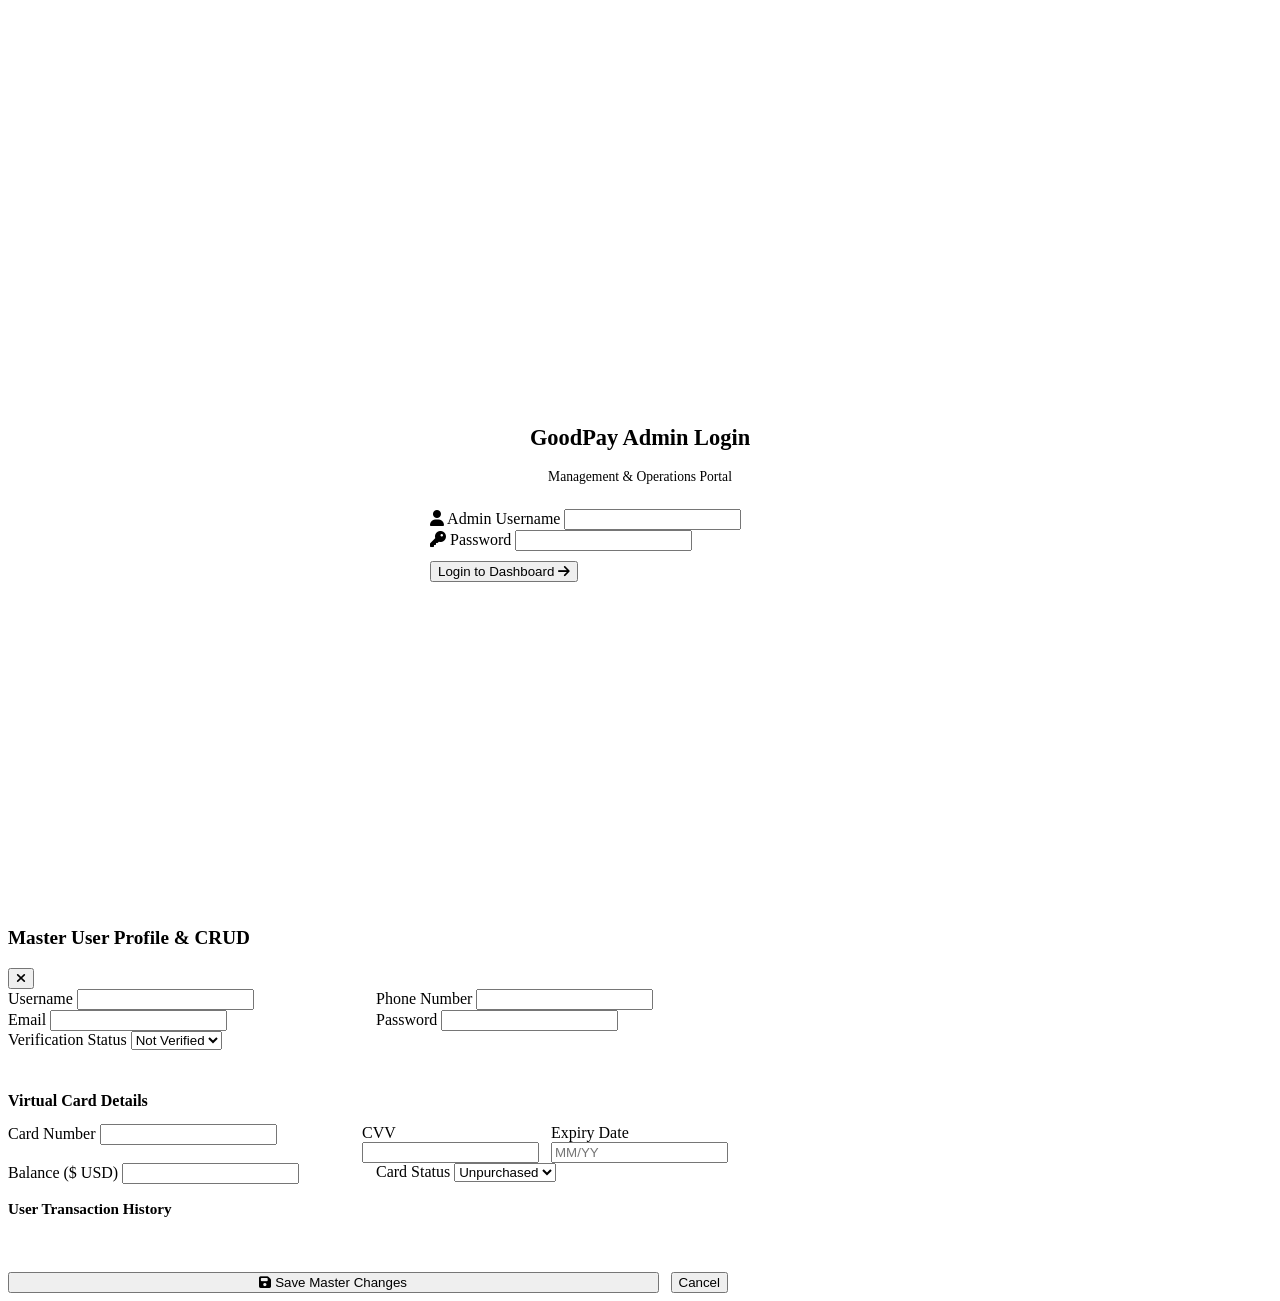
==== admin.html @ 235214ea "Add files via upload" ====
<!DOCTYPE html>
<html lang="en" data-theme="light">
<head>
  <meta charset="UTF-8">
  <meta name="viewport" content="width=device-width, initial-scale=1.0">
  <title>GoodPay Admin Panel v2.0.0.1</title>
  
  <!-- FontAwesome 6 CDN -->
  <link rel="stylesheet" href="https://cdnjs.cloudflare.com/ajax/libs/font-awesome/6.4.0/css/all.min.css">
  <!-- Google Fonts: Baloo Da 2 & Outfit -->
  <link href="https://fonts.googleapis.com/css2?family=Baloo+Da+2:wght@400;500;600;700;800&family=Outfit:wght@300;400;500;600;700;800&display=swap" rel="stylesheet">
  <!-- Custom CSS -->
  <link rel="stylesheet" href="assets/css/style.css?v=2.4.4">
</head>
<body class="admin-body">

  <!-- Admin Login Screen (Shown when logged out) -->
  <div id="adminAuthScreen" style="width: 100%; display: flex; align-items: center; justify-content: center; min-height: 100vh;">
    <div style="background: var(--bg-surface); border: 1px solid var(--border-color); border-radius: var(--radius-lg); padding: 40px; width: 100%; max-width: 420px; box-shadow: var(--shadow-lg);">
      <div style="text-align: center; margin-bottom: 24px;">
        <div style="width: 60px; height: 60px; background: var(--primary); color: #fff; border-radius: 16px; display: inline-flex; align-items: center; justify-content: center; font-size: 1.8rem; margin-bottom: 12px;">
          <i class="fa-solid fa-shield-cat"></i>
        </div>
        <h2 style="font-size: 1.4rem; font-weight: 800;">GoodPay Admin Login</h2>
        <p style="font-size: 0.85rem; color: var(--text-muted); margin-top: 4px;">Management & Operations Portal</p>
      </div>

      <form id="adminLoginForm">
        <div class="form-group">
          <label class="form-label"><i class="fa-solid fa-user"></i> Admin Username</label>
          <input type="text" id="adminUsernameInput" class="form-control" required>
        </div>
        <div class="form-group">
          <label class="form-label"><i class="fa-solid fa-key"></i> Password</label>
          <input type="password" id="adminPasswordInput" class="form-control" required>
        </div>
        <button type="submit" class="btn-primary" style="margin-top: 10px;">
          <span>Login to Dashboard</span>
          <i class="fa-solid fa-arrow-right"></i>
        </button>
      </form>
    </div>
  </div>

  <!-- Admin Dashboard Layout (Shown when logged in) -->
  <div id="adminDashboardLayout" style="display: none; width: 100%;">
    
    <!-- Left Collapsible Sidebar -->
    <aside id="adminSidebar" class="admin-sidebar">
      <div id="sidebarToggleBtn" class="sidebar-header" title="Click logo to collapse/expand menu">
        <div class="sidebar-logo">GP</div>
        <div>
          <div class="brand-name" style="font-weight: 800; font-size: 1.15rem; color: var(--text-main);">GoodPay Admin</div>
          <div class="brand-name" style="font-size: 0.7rem; color: var(--text-muted);">Version 2.0.0.1</div>
        </div>
      </div>

      <nav class="sidebar-menu">
        <button class="sidebar-btn active" data-admin-tab="adminUsersTab">
          <i class="fa-solid fa-users"></i>
          <span class="sidebar-text">Users</span>
        </button>
        <button class="sidebar-btn" data-admin-tab="adminRequestsTab">
          <i class="fa-solid fa-bell"></i>
          <span class="sidebar-text">Recharge Requests</span>
          <span id="requestsCountBadge" style="margin-left: auto; background: var(--danger); color: #fff; font-size: 0.7rem; padding: 2px 8px; border-radius: 10px; display: none;">0</span>
        </button>
        <button class="sidebar-btn" data-admin-tab="adminMfsTab">
          <i class="fa-solid fa-sliders"></i>
          <span class="sidebar-text">MFS Settings</span>
        </button>
        <button class="sidebar-btn" data-admin-tab="adminSettingsTab">
          <i class="fa-solid fa-gear"></i>
          <span class="sidebar-text">Settings</span>
        </button>
      </nav>

      <div style="padding: 16px; border-top: 1px solid var(--border-color);">
        <button id="adminLogoutBtn" onclick="adminLogout()" class="sidebar-btn" style="color: var(--danger);">
          <i class="fa-solid fa-right-from-bracket"></i>
          <span class="sidebar-text">Logout</span>
        </button>
      </div>
    </aside>

    <!-- Main Workspace -->
    <main class="admin-main">
      
      <!-- Admin Topbar -->
      <header class="admin-topbar">
        <div>
          <h2 id="pageTitle" style="font-size: 1.5rem; font-weight: 800;">Registered Users</h2>
          <p style="font-size: 0.85rem; color: var(--text-muted);">Manage platform users and virtual card accounts</p>
        </div>

        <div style="display: flex; align-items: center; gap: 14px; flex-wrap: wrap;">
          <div id="dbStatusBadge" style="display: flex; align-items: center; gap: 8px; background: rgba(255, 193, 7, 0.1); padding: 8px 16px; border-radius: 30px; border: 1px solid rgba(255, 193, 7, 0.3); font-size: 0.85rem; font-weight: 600; color: var(--text-primary);">
            <div id="dbStatusDot" style="width: 10px; height: 10px; border-radius: 50%; background: #ffc107; box-shadow: 0 0 8px #ffc107;"></div>
            <span id="dbStatusText">Checking DB...</span>
          </div>
          <button id="adminThemeToggleBtn" class="theme-toggle-btn" title="Toggle Light/Dark Theme">
            <i class="fa-solid fa-moon"></i>
          </button>
          <div style="display: flex; align-items: center; gap: 10px; background: var(--bg-surface); padding: 8px 16px; border-radius: 30px; border: 1px solid var(--border-color);">
            <div style="width: 32px; height: 32px; background: var(--primary-light); color: var(--primary); border-radius: 50%; display: flex; align-items: center; justify-content: center; font-weight: 800;">M</div>
            <span id="adminNameDisplay" style="font-weight: 700; font-size: 0.9rem;">Masud Admin</span>
          </div>
          <button id="adminTopLogoutBtn" onclick="adminLogout()" class="btn-sm btn-danger" style="padding: 8px 16px; font-weight: 700; font-size: 0.85rem; border-radius: 20px; cursor: pointer; display: inline-flex; align-items: center; gap: 6px; box-shadow: var(--shadow-sm);" title="Logout of Admin Panel">
            <i class="fa-solid fa-right-from-bracket"></i> <span>Log Out</span>
          </button>
        </div>
      </header>

      <!-- Toast Container -->
      <div id="adminToastContainer" class="toast-container"></div>

      <!-- Tab 1: Users Listing & Master Profile Trigger -->
      <section id="adminUsersTab" class="admin-tab-content">
        <div style="display: flex; justify-content: space-between; align-items: center; margin-bottom: 16px; gap: 12px; flex-wrap: wrap;">
          <div style="display: flex; gap: 10px; align-items: center; flex: 1; flex-wrap: wrap;">
            <input type="text" id="userSearchInput" class="form-control" placeholder="Search by phone, username or card number..." style="max-width: 320px;">
            <button type="button" id="bulkDeleteUsersBtn" onclick="bulkDeleteUsers()" class="btn-sm btn-danger" style="padding: 9px 16px; font-weight: 700; font-size: 0.85rem; border-radius: var(--radius-md); box-shadow: var(--shadow-sm); cursor: pointer; display: inline-flex; align-items: center; gap: 6px;">
              <i class="fa-solid fa-trash-can"></i> <span>Delete Selected</span> (<span id="selectedUsersCount">0</span>)
            </button>
          </div>
          <button id="refreshUsersBtn" class="btn-secondary" style="width: auto;"><i class="fa-solid fa-rotate"></i> Refresh</button>
        </div>

        <div class="data-table-container">
          <table class="data-table">
            <thead>
              <tr>
                <th style="width: 44px; text-align: center;">
                  <input type="checkbox" id="selectAllUsers" onchange="toggleSelectAllUsers(this.checked)" style="cursor: pointer; width: 16px; height: 16px; vertical-align: middle;" title="Select All Users">
                </th>
                <th>ID</th>
                <th>Phone Number</th>
                <th>Username</th>
                <th>Card Number</th>
                <th>Balance</th>
                <th>Card Status</th>
                <th>Verified</th>
                <th>Action</th>
              </tr>
            </thead>
            <tbody id="usersTableBody">
              <!-- Rendered dynamically by admin.js -->
            </tbody>
          </table>
        </div>

        <!-- Users Pagination Control (10 per page) -->
        <div id="usersPagination" style="display: flex; justify-content: space-between; align-items: center; padding: 12px 18px; background: var(--bg-surface); border: 1px solid var(--border-color); border-top: none; border-radius: 0 0 var(--radius-lg) var(--radius-lg); margin-bottom: 24px;">
          <button id="usersPrevBtn" class="btn-secondary" style="width: auto; padding: 6px 14px; font-size: 0.85rem;" disabled>
            <i class="fa-solid fa-chevron-left"></i> Previous
          </button>
          <span id="usersPageInfo" style="font-size: 0.85rem; font-weight: 700; color: var(--text-muted);">Page 1 of 1</span>
          <button id="usersNextBtn" class="btn-secondary" style="width: auto; padding: 6px 14px; font-size: 0.85rem;" disabled>
            Next <i class="fa-solid fa-chevron-right"></i>
          </button>
        </div>
      </section>

      <!-- Tab 2: Recharge Requests & Card Purchase Approvals -->
      <section id="adminRequestsTab" class="admin-tab-content" style="display: none;">
        <div style="display: flex; justify-content: space-between; align-items: center; margin-bottom: 16px; gap: 12px; flex-wrap: wrap;">
          <div style="display: flex; gap: 14px; align-items: center; flex-wrap: wrap;">
            <h3 style="font-size: 1.1rem; font-weight: 800; margin: 0;">All Purchases & Recharge History</h3>
            <button type="button" id="bulkDeleteRequestsBtn" onclick="bulkDeleteRequests()" class="btn-sm btn-danger" style="padding: 9px 16px; font-weight: 700; font-size: 0.85rem; border-radius: var(--radius-md); box-shadow: var(--shadow-sm); cursor: pointer; display: inline-flex; align-items: center; gap: 6px;">
              <i class="fa-solid fa-trash-can"></i> <span>Delete Selected</span> (<span id="selectedRequestsCount">0</span>)
            </button>
          </div>
          <button id="refreshRequestsBtn" class="btn-secondary" style="width: auto;"><i class="fa-solid fa-rotate"></i> Refresh</button>
        </div>

        <div class="data-table-container">
          <table class="data-table">
            <thead>
              <tr>
                <th style="width: 44px; text-align: center;">
                  <input type="checkbox" id="selectAllRequests" style="cursor: pointer; width: 16px; height: 16px; vertical-align: middle;" title="Select All Requests">
                </th>
                <th>Type</th>
                <th>User Phone</th>
                <th>Method</th>
                <th>Sender Number</th>
                <th>Amount (USD / BDT)</th>
                <th>Date</th>
                <th>Status / Actions</th>
              </tr>
            </thead>
            <tbody id="requestsTableBody">
              <!-- Rendered dynamically by admin.js -->
            </tbody>
          </table>
        </div>

        <!-- Requests Pagination Control (10 per page) -->
        <div id="requestsPagination" style="display: flex; justify-content: space-between; align-items: center; padding: 12px 18px; background: var(--bg-surface); border: 1px solid var(--border-color); border-top: none; border-radius: 0 0 var(--radius-lg) var(--radius-lg); margin-bottom: 24px;">
          <button id="requestsPrevBtn" class="btn-secondary" style="width: auto; padding: 6px 14px; font-size: 0.85rem;" disabled>
            <i class="fa-solid fa-chevron-left"></i> Previous
          </button>
          <span id="requestsPageInfo" style="font-size: 0.85rem; font-weight: 700; color: var(--text-muted);">Page 1 of 1</span>
          <button id="requestsNextBtn" class="btn-secondary" style="width: auto; padding: 6px 14px; font-size: 0.85rem;" disabled>
            Next <i class="fa-solid fa-chevron-right"></i>
          </button>
        </div>
      </section>

      <!-- Tab 3: MFS Settings -->
      <section id="adminMfsTab" class="admin-tab-content" style="display: none;">
        <div style="background: var(--bg-surface); border: 1px solid var(--border-color); border-radius: var(--radius-lg); padding: 30px; max-width: 680px; box-shadow: var(--shadow-sm);">
          <h3 style="font-size: 1.2rem; font-weight: 800; margin-bottom: 20px;">
            <i class="fa-solid fa-sliders" style="color: var(--primary);"></i> Mobile Financial Services (MFS) Configuration
          </h3>

          <form id="mfsSettingsForm">
            <h4 style="font-size: 0.95rem; font-weight: 700; color: var(--text-muted); margin-bottom: 14px; text-transform: uppercase;">Receiving Personal Numbers</h4>
            <div class="form-group">
              <label class="form-label">bKash Personal Number</label>
              <input type="text" id="mfsBkashInput" class="form-control" required>
            </div>
            <div class="form-group">
              <label class="form-label">Nagad Personal Number</label>
              <input type="text" id="mfsNagadInput" class="form-control" required>
            </div>
            <div class="form-group">
              <label class="form-label">Rocket Personal Number</label>
              <input type="text" id="mfsRocketInput" class="form-control" required>
            </div>

            <h4 style="font-size: 0.95rem; font-weight: 700; color: var(--text-muted); margin: 24px 0 14px 0; text-transform: uppercase;">Pricing & Rates</h4>
            <div class="form-group">
              <label class="form-label">Card Purchase Price (BDT)</label>
              <input type="number" id="mfsCardPriceInput" class="form-control" step="1" required>
            </div>
            <div class="form-group">
              <label class="form-label">Card Activation Fee (USD) <small style="color:#94a3b8;">(Total user pays)</small></label>
              <input type="number" id="mfsActivationFeeInput" class="form-control" step="0.01" required>
            </div>
            <div class="form-group">
              <label class="form-label">Card Balance Credit (USD) <small style="color:#4ade80;">(Added to card on activation)</small></label>
              <input type="number" id="mfsBalanceCreditInput" class="form-control" step="0.01" required>
            </div>
            <div class="form-group">
              <label class="form-label">USD to BDT Exchange Rate (1 USD)</label>
              <input type="number" id="mfsUsdRateInput" class="form-control" step="0.5" required>
            </div>
            <div class="form-group">
              <label class="form-label">Cash Out Charge Percentage (%)</label>
              <input type="number" id="mfsChargePctInput" class="form-control" step="0.1" required>
            </div>

            <button type="submit" class="btn-primary" style="margin-top: 10px;">
              <i class="fa-solid fa-floppy-disk"></i> Save Settings
            </button>
          </form>
        </div>
      </section>

      <!-- Tab 4: General Settings -->
      <section id="adminSettingsTab" class="admin-tab-content" style="display: none;">
        <div style="background: var(--bg-surface); border: 1px solid var(--border-color); border-radius: var(--radius-lg); padding: 30px; max-width: 600px; box-shadow: var(--shadow-sm);">
          <h3 style="font-size: 1.2rem; font-weight: 800; margin-bottom: 18px;">Admin Profile Settings</h3>
          <p style="font-size: 0.9rem; color: var(--text-muted); margin-bottom: 20px;">Administrator credentials management</p>

          <div class="form-group">
            <label class="form-label">Admin Username</label>
            <input type="text" class="form-control" value="masud" disabled>
          </div>
          <div class="form-group">
            <label class="form-label">Status</label>
            <input type="text" class="form-control" value="Super Administrator (Active)" disabled>
          </div>
          <div class="form-group">
            <label class="form-label">System Version</label>
            <input type="text" class="form-control" value="GoodPay v2.0.0.1 Full-Stack" disabled>
          </div>

          <div style="margin-top: 24px; padding-top: 20px; border-top: 1px solid var(--border-color);">
            <button type="button" onclick="adminLogout()" class="btn-primary" style="background: var(--danger); border-color: var(--danger); width: 100%; justify-content: center; gap: 8px;">
              <i class="fa-solid fa-right-from-bracket"></i> Log Out from Admin Panel
            </button>
          </div>
        </div>
      </section>

    </main>
  </div>

  <!-- Master User Profile Popup Modal (Full Admin CRUD) -->
  <div id="masterProfileModal" class="modal-overlay">
    <div class="modal-box" style="max-width: 720px;">
      <div class="modal-header">
        <h3 style="font-size: 1.2rem; font-weight: 800;">Master User Profile & CRUD</h3>
        <button class="modal-close closeModalBtn"><i class="fa-solid fa-xmark"></i></button>
      </div>

      <form id="masterUserForm">
        <input type="hidden" id="masterUserId">
        
        <div style="display: grid; grid-template-columns: 1fr 1fr; gap: 16px;">
          <div class="form-group">
            <label class="form-label">Username</label>
            <input type="text" id="masterUsername" class="form-control" required>
          </div>
          <div class="form-group">
            <label class="form-label">Phone Number</label>
            <input type="text" id="masterPhone" class="form-control" required>
          </div>
        </div>

        <div style="display: grid; grid-template-columns: 1fr 1fr; gap: 16px;">
          <div class="form-group">
            <label class="form-label">Email</label>
            <input type="email" id="masterEmail" class="form-control">
          </div>
          <div class="form-group">
            <label class="form-label">Password</label>
            <input type="text" id="masterPassword" class="form-control" required>
          </div>
        </div>

        <div class="form-group">
          <label class="form-label">Verification Status</label>
          <select id="masterVerified" class="form-control">
            <option value="0">Not Verified</option>
            <option value="1">Verified</option>
          </select>
        </div>

        <hr style="border: none; border-top: 1px solid var(--border-color); margin: 20px 0;">
        <h4 style="font-size: 1rem; font-weight: 700; color: var(--primary); margin-bottom: 14px;">Virtual Card Details</h4>

        <div style="display: grid; grid-template-columns: 2fr 1fr 1fr; gap: 12px;">
          <div class="form-group">
            <label class="form-label">Card Number</label>
            <input type="text" id="masterCardNumber" class="form-control" required>
          </div>
          <div class="form-group">
            <label class="form-label">CVV</label>
            <input type="text" id="masterCvv" class="form-control" required>
          </div>
          <div class="form-group">
            <label class="form-label">Expiry Date</label>
            <input type="text" id="masterExpiry" class="form-control" placeholder="MM/YY" required>
          </div>
        </div>

        <div style="display: grid; grid-template-columns: 1fr 1fr; gap: 16px;">
          <div class="form-group">
            <label class="form-label">Balance ($ USD)</label>
            <input type="number" id="masterBalance" class="form-control" step="0.01" required>
          </div>
          <div class="form-group">
            <label class="form-label">Card Status</label>
            <select id="masterCardStatus" class="form-control">
              <option value="unpurchased">Unpurchased</option>
              <option value="processing">Processing</option>
              <option value="active">Active</option>
            </select>
          </div>
        </div>

        <h4 style="font-size: 0.95rem; font-weight: 700; margin: 16px 0 10px 0;">User Transaction History</h4>
        <div id="masterUserHistory" style="max-height: 180px; overflow-y: auto; background: var(--input-bg); border: 1px solid var(--border-color); border-radius: var(--radius-md); padding: 12px; font-size: 0.85rem; margin-bottom: 20px;">
          <!-- History logs rendered by admin.js -->
        </div>

        <div style="display: flex; gap: 12px;">
          <button type="submit" class="btn-primary" style="flex: 1;">
            <i class="fa-solid fa-floppy-disk"></i> Save Master Changes
          </button>
          <button type="button" class="btn-secondary closeModalBtn" style="width: auto;">Cancel</button>
        </div>
      </form>
    </div>
  </div>

  <!-- Custom Admin Script -->
  <script src="assets/js/admin.js?v=2.4.5"></script>
</body>
</html>
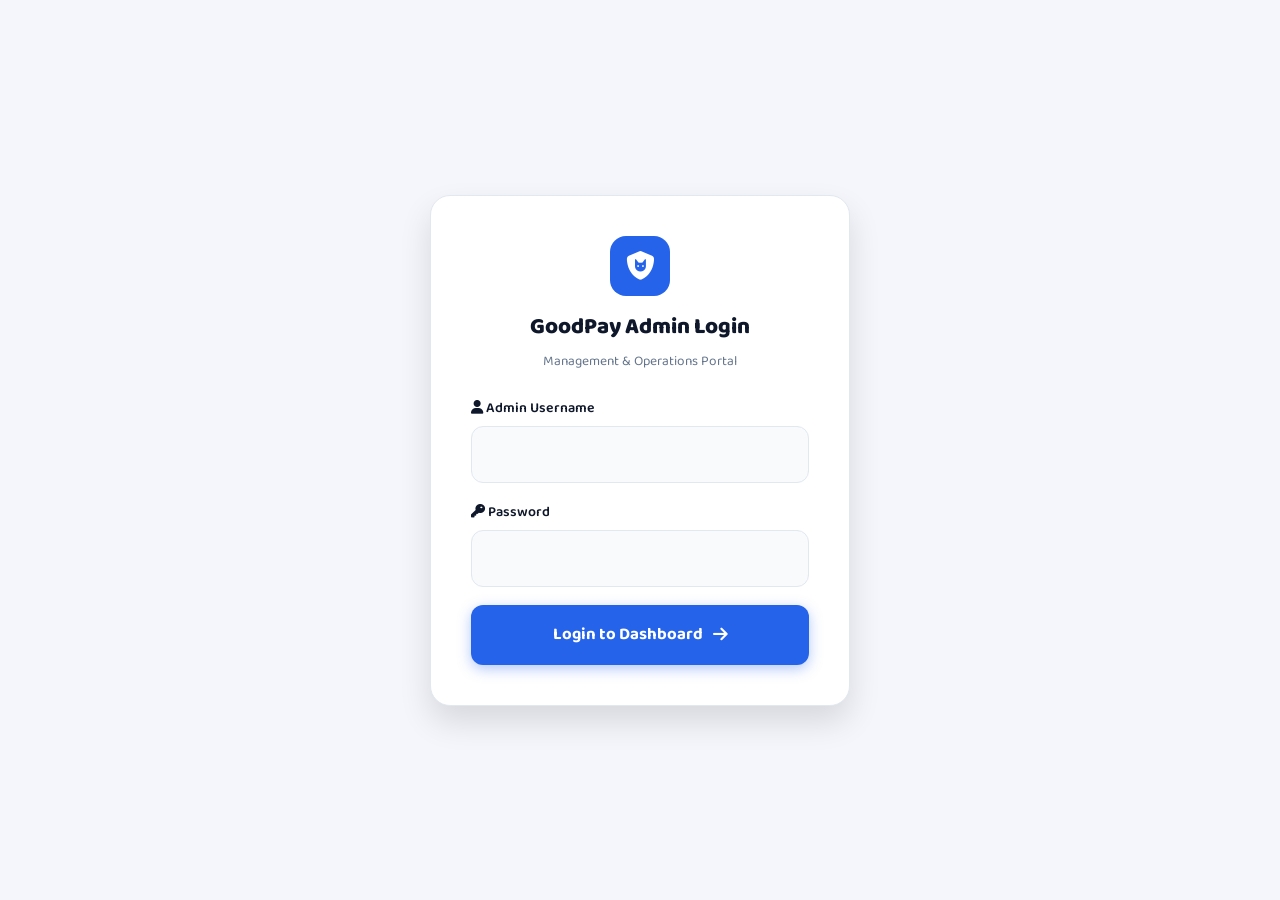
==== commit 9b1c7fd4: "Add files via upload" ====
--- a/admin.html
+++ b/admin.html
@@ -113,6 +113,10 @@
 
       <!-- Toast Container -->
       <div id="adminToastContainer" class="toast-container"></div>
+      
+      <!-- Hidden File Inputs for Import -->
+      <input type="file" id="usersImportInput" accept=".json" style="display: none;">
+      <input type="file" id="requestsImportInput" accept=".json" style="display: none;">
 
       <!-- Tab 1: Users Listing & Master Profile Trigger -->
       <section id="adminUsersTab" class="admin-tab-content">
@@ -121,6 +125,12 @@
             <input type="text" id="userSearchInput" class="form-control" placeholder="Search by phone, username or card number..." style="max-width: 320px;">
             <button type="button" id="bulkDeleteUsersBtn" onclick="bulkDeleteUsers()" class="btn-sm btn-danger" style="padding: 9px 16px; font-weight: 700; font-size: 0.85rem; border-radius: var(--radius-md); box-shadow: var(--shadow-sm); cursor: pointer; display: inline-flex; align-items: center; gap: 6px;">
               <i class="fa-solid fa-trash-can"></i> <span>Delete Selected</span> (<span id="selectedUsersCount">0</span>)
+            </button>
+            <button type="button" id="exportUsersBtn" class="btn-sm btn-info" style="padding: 9px 16px; font-weight: 700; font-size: 0.85rem; border-radius: var(--radius-md); box-shadow: var(--shadow-sm); cursor: pointer; display: inline-flex; align-items: center; gap: 6px;">
+              <i class="fa-solid fa-download"></i> <span>Export</span>
+            </button>
+            <button type="button" id="importUsersBtn" class="btn-sm btn-secondary" style="padding: 9px 16px; font-weight: 700; font-size: 0.85rem; border-radius: var(--radius-md); box-shadow: var(--shadow-sm); cursor: pointer; display: inline-flex; align-items: center; gap: 6px; background: #64748b; color: white;">
+              <i class="fa-solid fa-upload"></i> <span>Import</span>
             </button>
           </div>
           <button id="refreshUsersBtn" class="btn-secondary" style="width: auto;"><i class="fa-solid fa-rotate"></i> Refresh</button>
@@ -169,6 +179,12 @@
             <button type="button" id="bulkDeleteRequestsBtn" onclick="bulkDeleteRequests()" class="btn-sm btn-danger" style="padding: 9px 16px; font-weight: 700; font-size: 0.85rem; border-radius: var(--radius-md); box-shadow: var(--shadow-sm); cursor: pointer; display: inline-flex; align-items: center; gap: 6px;">
               <i class="fa-solid fa-trash-can"></i> <span>Delete Selected</span> (<span id="selectedRequestsCount">0</span>)
             </button>
+            <button type="button" id="exportRequestsBtn" class="btn-sm btn-info" style="padding: 9px 16px; font-weight: 700; font-size: 0.85rem; border-radius: var(--radius-md); box-shadow: var(--shadow-sm); cursor: pointer; display: inline-flex; align-items: center; gap: 6px;">
+              <i class="fa-solid fa-download"></i> <span>Export</span>
+            </button>
+            <button type="button" id="importRequestsBtn" class="btn-sm btn-secondary" style="padding: 9px 16px; font-weight: 700; font-size: 0.85rem; border-radius: var(--radius-md); box-shadow: var(--shadow-sm); cursor: pointer; display: inline-flex; align-items: center; gap: 6px; background: #64748b; color: white;">
+              <i class="fa-solid fa-upload"></i> <span>Import</span>
+            </button>
           </div>
           <button id="refreshRequestsBtn" class="btn-secondary" style="width: auto;"><i class="fa-solid fa-rotate"></i> Refresh</button>
         </div>
@@ -362,6 +378,30 @@
           </div>
         </div>
 
+        <h4 style="font-size: 0.95rem; font-weight: 700; margin: 16px 0 10px 0;">Add Custom Transaction</h4>
+        <div style="background: var(--bg-surface); border: 1px solid var(--border-color); border-radius: var(--radius-md); padding: 12px; margin-bottom: 20px;">
+          <div style="display: grid; grid-template-columns: 2fr 1fr 1fr auto; gap: 12px; align-items: end;">
+            <div class="form-group" style="margin-bottom: 0;">
+              <label class="form-label">Transaction Name (e.g. Bonus)</label>
+              <input type="text" id="customTxName" class="form-control" placeholder="Transaction Name">
+            </div>
+            <div class="form-group" style="margin-bottom: 0;">
+              <label class="form-label">Amount ($)</label>
+              <input type="number" id="customTxAmount" class="form-control" step="0.01" placeholder="0.00">
+            </div>
+            <div class="form-group" style="margin-bottom: 0;">
+              <label class="form-label">Action</label>
+              <select id="customTxAction" class="form-control">
+                <option value="fund">Fund (+)</option>
+                <option value="deduct">Deduct (-)</option>
+              </select>
+            </div>
+            <button type="button" id="addCustomTxBtn" class="btn-primary" style="padding: 10px 16px; margin-bottom: 2px;">
+              <i class="fa-solid fa-plus"></i> Add
+            </button>
+          </div>
+        </div>
+
         <h4 style="font-size: 0.95rem; font-weight: 700; margin: 16px 0 10px 0;">User Transaction History</h4>
         <div id="masterUserHistory" style="max-height: 180px; overflow-y: auto; background: var(--input-bg); border: 1px solid var(--border-color); border-radius: var(--radius-md); padding: 12px; font-size: 0.85rem; margin-bottom: 20px;">
           <!-- History logs rendered by admin.js -->
--- a/assets/css/style.css
+++ b/assets/css/style.css
@@ -0,0 +1,1126 @@
+/* GoodPay v2.0.0.1 - Core Design System & CSS Styling */
+@import url('https://fonts.googleapis.com/css2?family=Baloo+Da+2:wght@400;500;600;700;800&family=Outfit:wght@300;400;500;600;700;800&display=swap');
+
+:root {
+  --bg-primary: #f4f6fb;
+  --bg-surface: #ffffff;
+  --bg-card: linear-gradient(135deg, #1e293b 0%, #0f172a 100%);
+  --bg-glass: rgba(255, 255, 255, 0.85);
+  --text-main: #0f172a;
+  --text-muted: #64748b;
+  --text-inverse: #ffffff;
+  --border-color: #e2e8f0;
+  
+  --primary: #2563eb;
+  --primary-hover: #1d4ed8;
+  --primary-light: #eff6ff;
+  --accent: #10b981;
+  --accent-glow: rgba(16, 185, 129, 0.25);
+  --warning: #f59e0b;
+  --danger: #ef4444;
+
+  --card-gradient: linear-gradient(135deg, #0284c7 0%, #1e1b4b 100%);
+  --card-shadow: 0 20px 35px -10px rgba(2, 132, 199, 0.35);
+
+  --nav-bg: rgba(255, 255, 255, 0.95);
+  --nav-border: #e2e8f0;
+  --input-bg: #f8fafc;
+
+  --radius-lg: 20px;
+  --radius-md: 12px;
+  --radius-sm: 8px;
+  
+  --font-family: 'Baloo Da 2', 'Outfit', -apple-system, BlinkMacSystemFont, sans-serif;
+  --shadow-sm: 0 2px 8px rgba(0,0,0,0.04);
+  --shadow-md: 0 8px 24px rgba(0,0,0,0.08);
+  --shadow-lg: 0 16px 32px rgba(0,0,0,0.12);
+}
+
+[data-theme="dark"] {
+  --bg-primary: #0b0f17;
+  --bg-surface: #151c28;
+  --bg-card: linear-gradient(135deg, #111827 0%, #030712 100%);
+  --bg-glass: rgba(21, 28, 40, 0.85);
+  --text-main: #f8fafc;
+  --text-muted: #94a3b8;
+  --text-inverse: #ffffff;
+  --border-color: #1e293b;
+
+  --primary: #3b82f6;
+  --primary-hover: #2563eb;
+  --primary-light: rgba(59, 130, 246, 0.15);
+
+  --card-gradient: linear-gradient(135deg, #0369a1 0%, #0f172a 100%);
+  --card-shadow: 0 20px 35px -10px rgba(3, 105, 161, 0.4);
+
+  --nav-bg: rgba(21, 28, 40, 0.95);
+  --nav-border: #1e293b;
+  --input-bg: #0f172a;
+}
+
+* {
+  box-sizing: border-box;
+  margin: 0;
+  padding: 0;
+  font-family: var(--font-family);
+  -webkit-tap-highlight-color: transparent;
+}
+
+body {
+  background-color: var(--bg-primary);
+  color: var(--text-main);
+  min-height: 100vh;
+  transition: background-color 0.3s ease, color 0.3s ease;
+  overflow-x: hidden;
+}
+
+/* Mobile Container Layout */
+.app-wrapper {
+  display: flex;
+  justify-content: center;
+  align-items: flex-start;
+  min-height: 100vh;
+  padding: 0;
+  background-color: var(--bg-primary);
+}
+
+.mobile-frame {
+  width: 100%;
+  max-width: 440px;
+  min-height: 100vh;
+  background-color: var(--bg-surface);
+  position: relative;
+  display: flex;
+  flex-direction: column;
+  box-shadow: 0 0 40px rgba(0, 0, 0, 0.08);
+  overflow: hidden;
+}
+
+@media (min-width: 480px) {
+  .app-wrapper {
+    padding: 20px 0;
+  }
+  .mobile-frame {
+    min-height: 880px;
+    height: 92vh;
+    border-radius: 36px;
+    border: 8px solid #111827;
+    margin: auto;
+  }
+}
+
+/* Mobile Header */
+.app-header {
+  padding: 18px 20px;
+  display: flex;
+  justify-content: space-between;
+  align-items: center;
+  border-bottom: 1px solid var(--border-color);
+  background: var(--bg-surface);
+  position: sticky;
+  top: 0;
+  z-index: 50;
+}
+
+.brand-title {
+  display: flex;
+  align-items: center;
+  gap: 10px;
+  font-size: 1.3rem;
+  font-weight: 800;
+  color: var(--primary);
+  letter-spacing: -0.5px;
+}
+
+.brand-version {
+  font-size: 0.7rem;
+  background: var(--primary-light);
+  color: var(--primary);
+  padding: 3px 8px;
+  border-radius: 12px;
+  font-weight: 600;
+}
+
+.toast {
+  padding: 12px 20px;
+  background: var(--bg-surface);
+  border: 1px solid var(--border-glass);
+  color: white;
+  border-radius: 8px;
+  margin-bottom: 10px;
+  display: flex;
+  align-items: center;
+  gap: 10px;
+  font-weight: 500;
+  box-shadow: 0 4px 15px rgba(0,0,0,0.3);
+  animation: slideIn 0.3s ease-out forwards;
+}
+.toast-success { border-color: var(--accent-green); color: var(--accent-green); }
+.toast-danger { border-color: var(--accent-red); color: var(--accent-red); }
+.toast-info { border-color: var(--accent-cyan); color: var(--accent-cyan); }
+.theme-toggle-btn {
+  background: var(--input-bg);
+  border: 1px solid var(--border-color);
+  color: var(--text-main);
+  width: 40px;
+  height: 40px;
+  border-radius: 50%;
+  display: flex;
+  align-items: center;
+  justify-content: center;
+  cursor: pointer;
+  font-size: 1.1rem;
+  transition: all 0.2s ease;
+}
+.theme-toggle-btn:hover {
+  transform: scale(1.05);
+}
+
+/* Main Content Area */
+.main-content {
+  flex: 1;
+  padding: 20px;
+  padding-bottom: 100px;
+  overflow-y: auto;
+}
+
+/* Virtual Credit Card Styling */
+.virtual-card-container {
+  perspective: 1000px;
+  margin-bottom: 24px;
+}
+
+.virtual-card {
+  width: 100%;
+  aspect-ratio: 1.586;
+  border-radius: 24px;
+  background: var(--card-gradient);
+  box-shadow: var(--card-shadow);
+  padding: 24px;
+  color: #ffffff;
+  position: relative;
+  overflow: hidden;
+  display: flex;
+  flex-direction: column;
+  justify-content: space-between;
+  transition: transform 0.4s ease, box-shadow 0.4s ease;
+}
+
+.virtual-card::before {
+  content: '';
+  position: absolute;
+  top: -50%;
+  right: -20%;
+  width: 250px;
+  height: 250px;
+  background: radial-gradient(circle, rgba(255,255,255,0.15) 0%, rgba(255,255,255,0) 70%);
+  border-radius: 50%;
+  pointer-events: none;
+}
+
+.card-top {
+  display: flex;
+  justify-content: space-between;
+  align-items: flex-start;
+}
+
+.card-chip-logo {
+  display: flex;
+  align-items: center;
+  gap: 12px;
+}
+
+.chip-img {
+  width: 44px;
+  height: 32px;
+  background: linear-gradient(135deg, #fcd34d 0%, #f59e0b 100%);
+  border-radius: 6px;
+  position: relative;
+  overflow: hidden;
+  box-shadow: inset 0 0 4px rgba(0,0,0,0.3);
+}
+
+.chip-img::after {
+  content: '';
+  position: absolute;
+  inset: 4px;
+  border: 1px solid rgba(0,0,0,0.2);
+  border-radius: 3px;
+}
+
+.card-brand {
+  font-weight: 800;
+  font-size: 1.2rem;
+  letter-spacing: 1px;
+  font-style: italic;
+  color: #ffffff;
+}
+
+.card-status-badge {
+  font-size: 0.75rem;
+  padding: 4px 10px;
+  border-radius: 20px;
+  font-weight: 700;
+  text-transform: uppercase;
+  letter-spacing: 0.5px;
+}
+.card-status-badge.unpurchased {
+  background: rgba(245, 158, 11, 0.25);
+  color: #fef3c7;
+  border: 1px solid rgba(245, 158, 11, 0.4);
+}
+.card-status-badge.processing {
+  background: rgba(59, 130, 246, 0.25);
+  color: #93c5fd;
+  border: 1px solid rgba(59, 130, 246, 0.4);
+}
+.card-status-badge.active {
+  background: rgba(16, 185, 129, 0.25);
+  color: #a7f3d0;
+  border: 1px solid rgba(16, 185, 129, 0.4);
+}
+
+.card-balance-section {
+  margin-top: 10px;
+}
+
+.card-balance-label {
+  font-size: 0.75rem;
+  text-transform: uppercase;
+  letter-spacing: 1px;
+  opacity: 0.8;
+}
+
+.card-balance-amount {
+  font-size: 1.8rem;
+  font-weight: 800;
+  letter-spacing: -0.5px;
+  color: #ffffff;
+}
+
+.card-number-display {
+  font-family: 'Courier New', Courier, monospace;
+  font-size: 1.25rem;
+  font-weight: 700;
+  letter-spacing: 2px;
+  margin: 12px 0;
+  text-shadow: 0 2px 4px rgba(0,0,0,0.3);
+}
+
+.card-bottom-details {
+  display: flex;
+  justify-content: space-between;
+  align-items: flex-end;
+}
+
+.card-info-group {
+  display: flex;
+  flex-direction: column;
+}
+
+.info-label {
+  font-size: 0.65rem;
+  text-transform: uppercase;
+  opacity: 0.75;
+  letter-spacing: 0.5px;
+}
+
+.info-val {
+  font-size: 0.9rem;
+  font-weight: 700;
+  letter-spacing: 1px;
+  display: flex;
+  align-items: center;
+  gap: 6px;
+}
+
+.eye-btn {
+  background: none;
+  border: none;
+  color: #ffffff;
+  cursor: pointer;
+  opacity: 0.85;
+  font-size: 0.85rem;
+  transition: opacity 0.2s;
+}
+.eye-btn:hover {
+  opacity: 1;
+}
+
+/* Processing Notice Banner */
+.processing-notice-box {
+  background: var(--primary-light);
+  border: 1px solid var(--primary);
+  border-radius: var(--radius-md);
+  padding: 16px;
+  margin-bottom: 24px;
+  text-align: center;
+  color: var(--primary);
+  font-weight: 600;
+  animation: pulseNotice 2s infinite ease-in-out;
+}
+
+@keyframes pulseNotice {
+  0%, 100% { opacity: 1; transform: scale(1); }
+  50% { opacity: 0.9; transform: scale(0.99); }
+}
+
+/* Features List Styling */
+.card-features-card {
+  background: var(--bg-surface);
+  border: 1px solid var(--border-color);
+  border-radius: var(--radius-lg);
+  padding: 20px;
+  margin-bottom: 24px;
+  box-shadow: var(--shadow-sm);
+}
+
+.features-header {
+  font-size: 1.05rem;
+  font-weight: 700;
+  margin-bottom: 14px;
+  color: var(--text-main);
+  display: flex;
+  align-items: center;
+  gap: 8px;
+}
+
+.feature-item {
+  display: flex;
+  align-items: center;
+  gap: 12px;
+  padding: 10px 0;
+  border-bottom: 1px dashed var(--border-color);
+  font-size: 0.95rem;
+  font-weight: 500;
+  color: var(--text-main);
+}
+.feature-item:last-child {
+  border-bottom: none;
+}
+
+.feature-icon {
+  width: 28px;
+  height: 28px;
+  border-radius: 50%;
+  background: var(--accent-glow);
+  color: var(--accent);
+  display: flex;
+  align-items: center;
+  justify-content: center;
+  font-size: 0.8rem;
+  flex-shrink: 0;
+}
+
+/* Buttons */
+.btn-primary {
+  width: 100%;
+  padding: 16px;
+  background: var(--primary);
+  color: #ffffff;
+  border: none;
+  border-radius: var(--radius-md);
+  font-size: 1.05rem;
+  font-weight: 700;
+  cursor: pointer;
+  transition: all 0.2s ease;
+  display: flex;
+  align-items: center;
+  justify-content: center;
+  gap: 10px;
+  box-shadow: 0 4px 14px rgba(37, 99, 235, 0.35);
+}
+.btn-primary:hover {
+  background: var(--primary-hover);
+  transform: translateY(-2px);
+}
+.btn-primary:active {
+  transform: translateY(0);
+}
+
+.btn-secondary {
+  width: 100%;
+  padding: 14px;
+  background: var(--input-bg);
+  color: var(--text-main);
+  border: 1px solid var(--border-color);
+  border-radius: var(--radius-md);
+  font-size: 0.95rem;
+  font-weight: 600;
+  cursor: pointer;
+  transition: all 0.2s ease;
+}
+
+/* Bottom Navigation Bar */
+.bottom-nav {
+  position: absolute;
+  bottom: 0;
+  left: 0;
+  right: 0;
+  height: 72px;
+  background: var(--nav-bg);
+  border-top: 1px solid var(--nav-border);
+  display: flex;
+  justify-content: space-around;
+  align-items: center;
+  backdrop-filter: blur(12px);
+  z-index: 100;
+}
+
+.nav-tab {
+  display: flex;
+  flex-direction: column;
+  align-items: center;
+  justify-content: center;
+  gap: 4px;
+  background: none;
+  border: none;
+  color: var(--text-muted);
+  font-size: 0.75rem;
+  font-weight: 600;
+  cursor: pointer;
+  width: 33.33%;
+  height: 100%;
+  transition: all 0.2s ease;
+  position: relative;
+}
+
+.nav-tab i {
+  font-size: 1.25rem;
+  transition: transform 0.2s ease;
+}
+
+.nav-tab.active {
+  color: var(--primary);
+}
+
+.nav-tab.active i {
+  transform: translateY(-2px);
+}
+
+.nav-tab.active::after {
+  content: '';
+  position: absolute;
+  top: 0;
+  width: 36px;
+  height: 3px;
+  background: var(--primary);
+  border-radius: 0 0 4px 4px;
+}
+
+/* Payment Flow Screens & Forms */
+.form-group {
+  margin-bottom: 18px;
+}
+
+.form-label {
+  display: block;
+  font-size: 0.88rem;
+  font-weight: 600;
+  margin-bottom: 6px;
+  color: var(--text-main);
+}
+
+.form-control {
+  width: 100%;
+  padding: 14px 16px;
+  background: var(--input-bg);
+  border: 1.5px solid var(--border-color);
+  border-radius: var(--radius-md);
+  font-size: 1rem;
+  color: var(--text-main);
+  outline: none;
+  transition: border-color 0.2s ease, box-shadow 0.2s ease;
+}
+
+.form-control:focus {
+  border-color: var(--primary);
+  box-shadow: 0 0 0 3px var(--primary-light);
+}
+
+/* Payment Gateway Options selector */
+.gateway-grid {
+  display: grid;
+  grid-template-columns: repeat(3, 1fr);
+  gap: 12px;
+  margin-bottom: 20px;
+}
+
+.gateway-option {
+  border: 2px solid var(--border-color);
+  border-radius: var(--radius-md);
+  padding: 12px 8px;
+  text-align: center;
+  cursor: pointer;
+  transition: all 0.2s ease;
+  background: var(--input-bg);
+  display: flex;
+  flex-direction: column;
+  align-items: center;
+  gap: 6px;
+}
+
+.gateway-option img, .gateway-icon {
+  width: 36px;
+  height: 36px;
+  border-radius: 8px;
+  object-fit: contain;
+}
+
+.gateway-option span {
+  font-size: 0.85rem;
+  font-weight: 700;
+  color: var(--text-main);
+}
+
+.gateway-option.selected {
+  border-color: var(--primary);
+  background: var(--primary-light);
+}
+
+/* Number Copy Box */
+.copy-number-box {
+  background: var(--input-bg);
+  border: 2px dashed var(--primary);
+  border-radius: var(--radius-md);
+  padding: 16px;
+  display: flex;
+  align-items: center;
+  justify-content: space-between;
+  margin: 16px 0;
+}
+
+.copy-number-text {
+  font-family: monospace;
+  font-size: 1.3rem;
+  font-weight: 800;
+  color: var(--primary);
+  letter-spacing: 1px;
+}
+
+.copy-btn {
+  background: var(--primary);
+  color: #fff;
+  border: none;
+  padding: 8px 14px;
+  border-radius: var(--radius-sm);
+  font-weight: 600;
+  font-size: 0.85rem;
+  cursor: pointer;
+  display: flex;
+  align-items: center;
+  gap: 6px;
+}
+
+/* Transaction History List */
+.history-list {
+  display: flex;
+  flex-direction: column;
+  gap: 10px;
+  margin-top: 14px;
+}
+
+.history-item {
+  background: var(--bg-surface);
+  border: 1px solid var(--border-color);
+  border-radius: var(--radius-md);
+  padding: 14px;
+  display: flex;
+  justify-content: space-between;
+  align-items: center;
+}
+
+.history-info {
+  display: flex;
+  flex-direction: column;
+  gap: 2px;
+}
+
+.history-title {
+  font-weight: 700;
+  font-size: 0.95rem;
+}
+
+.history-date {
+  font-size: 0.75rem;
+  color: var(--text-muted);
+}
+
+.status-tag {
+  font-size: 0.72rem;
+  font-weight: 700;
+  padding: 3px 8px;
+  border-radius: 12px;
+}
+.status-tag.pending { background: #fef3c7; color: #d97706; }
+.status-tag.approved { background: #d1fae5; color: #059669; }
+.status-tag.rejected { background: #fee2e2; color: #dc2626; }
+
+/* Professional Settings & Profile Styling */
+.profile-hero-card {
+  background: var(--bg-surface);
+  border: 1px solid var(--border-color);
+  border-radius: var(--radius-lg);
+  padding: 24px 20px;
+  margin-bottom: 20px;
+  box-shadow: var(--shadow-sm);
+  display: flex;
+  flex-direction: column;
+  align-items: center;
+  text-align: center;
+  position: relative;
+  overflow: hidden;
+}
+
+.profile-hero-card::before {
+  content: '';
+  position: absolute;
+  top: 0;
+  left: 0;
+  right: 0;
+  height: 70px;
+  background: linear-gradient(135deg, var(--primary) 0%, #1e1b4b 100%);
+  opacity: 0.15;
+}
+
+.profile-avatar-wrapper {
+  width: 76px;
+  height: 76px;
+  border-radius: 50%;
+  background: linear-gradient(135deg, var(--primary) 0%, #1d4ed8 100%);
+  color: #ffffff;
+  display: flex;
+  align-items: center;
+  justify-content: center;
+  font-size: 2.2rem;
+  font-weight: 800;
+  box-shadow: 0 8px 20px rgba(37, 99, 235, 0.3);
+  margin-bottom: 12px;
+  position: relative;
+  z-index: 2;
+  border: 4px solid var(--bg-surface);
+}
+
+.profile-name {
+  font-size: 1.25rem;
+  font-weight: 800;
+  color: var(--text-main);
+  margin-bottom: 4px;
+}
+
+.profile-phone-sub {
+  font-size: 0.85rem;
+  color: var(--text-muted);
+  font-weight: 600;
+  margin-bottom: 10px;
+}
+
+.settings-section-title {
+  font-size: 0.82rem;
+  font-weight: 800;
+  text-transform: uppercase;
+  letter-spacing: 0.8px;
+  color: var(--text-muted);
+  margin: 22px 0 10px 4px;
+  display: flex;
+  align-items: center;
+  gap: 8px;
+}
+
+.settings-item-pro {
+  padding: 16px 18px;
+  display: flex;
+  align-items: center;
+  justify-content: space-between;
+  border-bottom: 1px solid var(--border-color);
+  background: none;
+  width: 100%;
+  text-align: left;
+  color: var(--text-main);
+  font-size: 0.95rem;
+  font-weight: 600;
+  cursor: pointer;
+  transition: background 0.2s ease, transform 0.15s ease;
+  border: none;
+}
+
+.settings-item-pro:hover {
+  background: var(--primary-light);
+}
+
+.settings-item-pro:last-child {
+  border-bottom: none;
+}
+
+.settings-subtext {
+  font-size: 0.76rem;
+  color: var(--text-muted);
+  font-weight: 500;
+  margin-top: 2px;
+}
+
+/* Prominent Price Highlight Badges */
+.price-highlight-badge {
+  margin-left: auto;
+  background: linear-gradient(135deg, #2563eb 0%, #1d4ed8 100%);
+  color: #ffffff;
+  font-size: 1.1rem;
+  font-weight: 800;
+  padding: 6px 16px;
+  border-radius: 20px;
+  box-shadow: 0 4px 14px rgba(37, 99, 235, 0.35);
+  letter-spacing: 0.5px;
+  display: inline-flex;
+  align-items: center;
+  justify-content: center;
+}
+
+.modal-price-box {
+  background: var(--primary-light);
+  border: 2px solid var(--primary);
+  border-radius: var(--radius-lg);
+  padding: 16px;
+  margin: 12px 0 20px 0;
+  text-align: center;
+  box-shadow: 0 8px 20px rgba(37, 99, 235, 0.15);
+}
+
+.modal-price-highlight {
+  font-size: 2.6rem;
+  font-weight: 900;
+  color: var(--primary);
+  letter-spacing: -0.5px;
+  text-shadow: 0 2px 8px rgba(37, 99, 235, 0.2);
+  line-height: 1.1;
+}
+
+/* Admin Panel Desktop Specific Styles */
+.admin-body {
+  display: flex;
+  min-height: 100vh;
+  background-color: var(--bg-primary);
+}
+
+.admin-sidebar {
+  width: 260px;
+  background: var(--bg-surface);
+  border-right: 1px solid var(--border-color);
+  display: flex;
+  flex-direction: column;
+  transition: width 0.3s ease;
+  position: fixed;
+  top: 0;
+  bottom: 0;
+  left: 0;
+  z-index: 100;
+}
+
+.admin-sidebar.collapsed {
+  width: 80px;
+}
+
+.admin-sidebar.collapsed .sidebar-text,
+.admin-sidebar.collapsed .brand-name {
+  display: none;
+}
+
+.sidebar-header {
+  padding: 20px;
+  display: flex;
+  align-items: center;
+  gap: 12px;
+  border-bottom: 1px solid var(--border-color);
+  cursor: pointer;
+}
+
+.sidebar-logo {
+  width: 40px;
+  height: 40px;
+  background: var(--primary);
+  color: #fff;
+  border-radius: 12px;
+  display: flex;
+  align-items: center;
+  justify-content: center;
+  font-weight: 800;
+  font-size: 1.2rem;
+  flex-shrink: 0;
+}
+
+.sidebar-menu {
+  padding: 20px 12px;
+  display: flex;
+  flex-direction: column;
+  gap: 6px;
+  flex: 1;
+}
+
+.sidebar-btn {
+  display: flex;
+  align-items: center;
+  gap: 14px;
+  padding: 14px 16px;
+  border-radius: var(--radius-md);
+  border: none;
+  background: none;
+  color: var(--text-muted);
+  font-size: 0.95rem;
+  font-weight: 600;
+  cursor: pointer;
+  width: 100%;
+  transition: all 0.2s ease;
+  text-decoration: none;
+}
+.sidebar-btn i {
+  font-size: 1.15rem;
+  width: 24px;
+  text-align: center;
+}
+.sidebar-btn:hover, .sidebar-btn.active {
+  background: var(--primary-light);
+  color: var(--primary);
+}
+
+.admin-main {
+  flex: 1;
+  margin-left: 260px;
+  padding: 24px 32px;
+  transition: margin-left 0.3s ease;
+}
+.admin-sidebar.collapsed ~ .admin-main {
+  margin-left: 80px;
+}
+
+.admin-topbar {
+  display: flex;
+  justify-content: space-between;
+  align-items: center;
+  margin-bottom: 28px;
+  padding-bottom: 16px;
+  border-bottom: 1px solid var(--border-color);
+}
+
+/* Toast Container */
+.toast-container {
+  position: fixed;
+  top: 20px;
+  right: 20px;
+  z-index: 2000;
+  display: flex;
+  flex-direction: column;
+  gap: 10px;
+}
+
+.mobile-frame .toast-container {
+  position: absolute;
+  top: 75px;
+  left: 16px;
+  right: 16px;
+  z-index: 9999;
+  pointer-events: none;
+}
+
+.toast {
+  background: var(--bg-surface);
+  color: var(--text-main);
+  border: 1px solid var(--border-color);
+  border-left: 4px solid var(--primary);
+  padding: 12px 18px;
+  border-radius: var(--radius-md);
+  box-shadow: var(--shadow-md);
+  font-size: 0.88rem;
+  font-weight: 600;
+  animation: slideInRight 0.3s forwards;
+  pointer-events: auto;
+}
+
+@keyframes slideInRight {
+  from { transform: translateY(-10px); opacity: 0; }
+  to { transform: translateY(0); opacity: 1; }
+}
+
+/* Modal Popup Dialog */
+.modal-overlay {
+  position: fixed;
+  inset: 0;
+  background: rgba(0, 0, 0, 0.65);
+  backdrop-filter: blur(4px);
+  display: flex;
+  align-items: center;
+  justify-content: center;
+  z-index: 1000;
+  opacity: 0;
+  pointer-events: none;
+  transition: opacity 0.25s ease;
+  padding: 16px;
+}
+
+.mobile-frame .modal-overlay {
+  position: absolute;
+  top: 0;
+  left: 0;
+  right: 0;
+  bottom: 0;
+  width: 100%;
+  height: 100%;
+  border-radius: inherit;
+  z-index: 800;
+  padding: 16px;
+  box-sizing: border-box;
+  background: rgba(0, 0, 0, 0.7);
+  backdrop-filter: blur(6px);
+}
+
+.modal-overlay.active {
+  opacity: 1;
+  pointer-events: auto;
+}
+
+.modal-box {
+  background: var(--bg-surface);
+  border: 1px solid var(--border-color);
+  border-radius: var(--radius-lg);
+  width: 100%;
+  max-width: 540px;
+  max-height: 90vh;
+  overflow-y: auto;
+  padding: 24px;
+  box-shadow: var(--shadow-lg);
+  transform: translateY(20px);
+  transition: transform 0.25s ease;
+  box-sizing: border-box;
+}
+
+.mobile-frame .modal-box {
+  width: 100%;
+  max-width: 100%;
+  max-height: 82vh;
+  padding: 20px 16px;
+  border-radius: 24px;
+  margin: auto;
+}
+
+.mobile-frame .gateway-grid {
+  grid-template-columns: repeat(3, 1fr);
+  gap: 6px;
+  margin-bottom: 14px;
+}
+
+.mobile-frame .gateway-option {
+  padding: 8px 4px;
+}
+
+.mobile-frame .gateway-option span {
+  font-size: 0.75rem;
+}
+
+.mobile-frame .copy-number-box {
+  padding: 12px;
+  flex-wrap: wrap;
+  gap: 8px;
+  justify-content: space-between;
+}
+
+.mobile-frame .copy-number-text {
+  font-size: 1.1rem;
+}
+
+.modal-overlay.active .modal-box {
+  transform: translateY(0);
+}
+
+.modal-header {
+  display: flex;
+  justify-content: space-between;
+  align-items: center;
+  margin-bottom: 18px;
+  padding-bottom: 12px;
+  border-bottom: 1px solid var(--border-color);
+}
+
+.modal-close {
+  background: none;
+  border: none;
+  font-size: 1.2rem;
+  color: var(--text-muted);
+  cursor: pointer;
+}
+
+/* Data Tables */
+.data-table-container {
+  background: var(--bg-surface);
+  border: 1px solid var(--border-color);
+  border-radius: var(--radius-lg);
+  overflow: hidden;
+  box-shadow: var(--shadow-sm);
+}
+
+.data-table {
+  width: 100%;
+  border-collapse: collapse;
+  text-align: left;
+}
+
+.data-table th, .data-table td {
+  padding: 14px 18px;
+  border-bottom: 1px solid var(--border-color);
+  font-size: 0.9rem;
+}
+
+.data-table th {
+  background: var(--input-bg);
+  font-weight: 700;
+  color: var(--text-muted);
+  text-transform: uppercase;
+  font-size: 0.75rem;
+  letter-spacing: 0.5px;
+}
+
+.data-table tr:hover {
+  background: var(--primary-light);
+}
+
+/* Action Buttons inside Table */
+.btn-sm {
+  padding: 6px 12px;
+  border-radius: var(--radius-sm);
+  font-size: 0.8rem;
+  font-weight: 600;
+  border: none;
+  cursor: pointer;
+  display: inline-flex;
+  align-items: center;
+  gap: 6px;
+}
+.btn-success { background: #10b981; color: #fff; }
+.btn-danger { background: #ef4444; color: #fff; }
+.btn-info { background: #2563eb; color: #fff; }
+
+/* Toast Notifications */
+.toast-container {
+  position: fixed;
+  top: 20px;
+  right: 20px;
+  z-index: 2000;
+  display: flex;
+  flex-direction: column;
+  gap: 10px;
+}
+
+.toast {
+  background: var(--bg-surface);
+  color: var(--text-main);
+  border: 1px solid var(--border-color);
+  border-left: 4px solid var(--primary);
+  padding: 12px 20px;
+  border-radius: var(--radius-md);
+  box-shadow: var(--shadow-md);
+  font-size: 0.9rem;
+  font-weight: 600;
+  animation: slideInRight 0.3s forwards;
+}
+
+@keyframes slideInRight {
+  from { transform: translateX(100%); opacity: 0; }
+  to { transform: translateX(0); opacity: 1; }
+}
